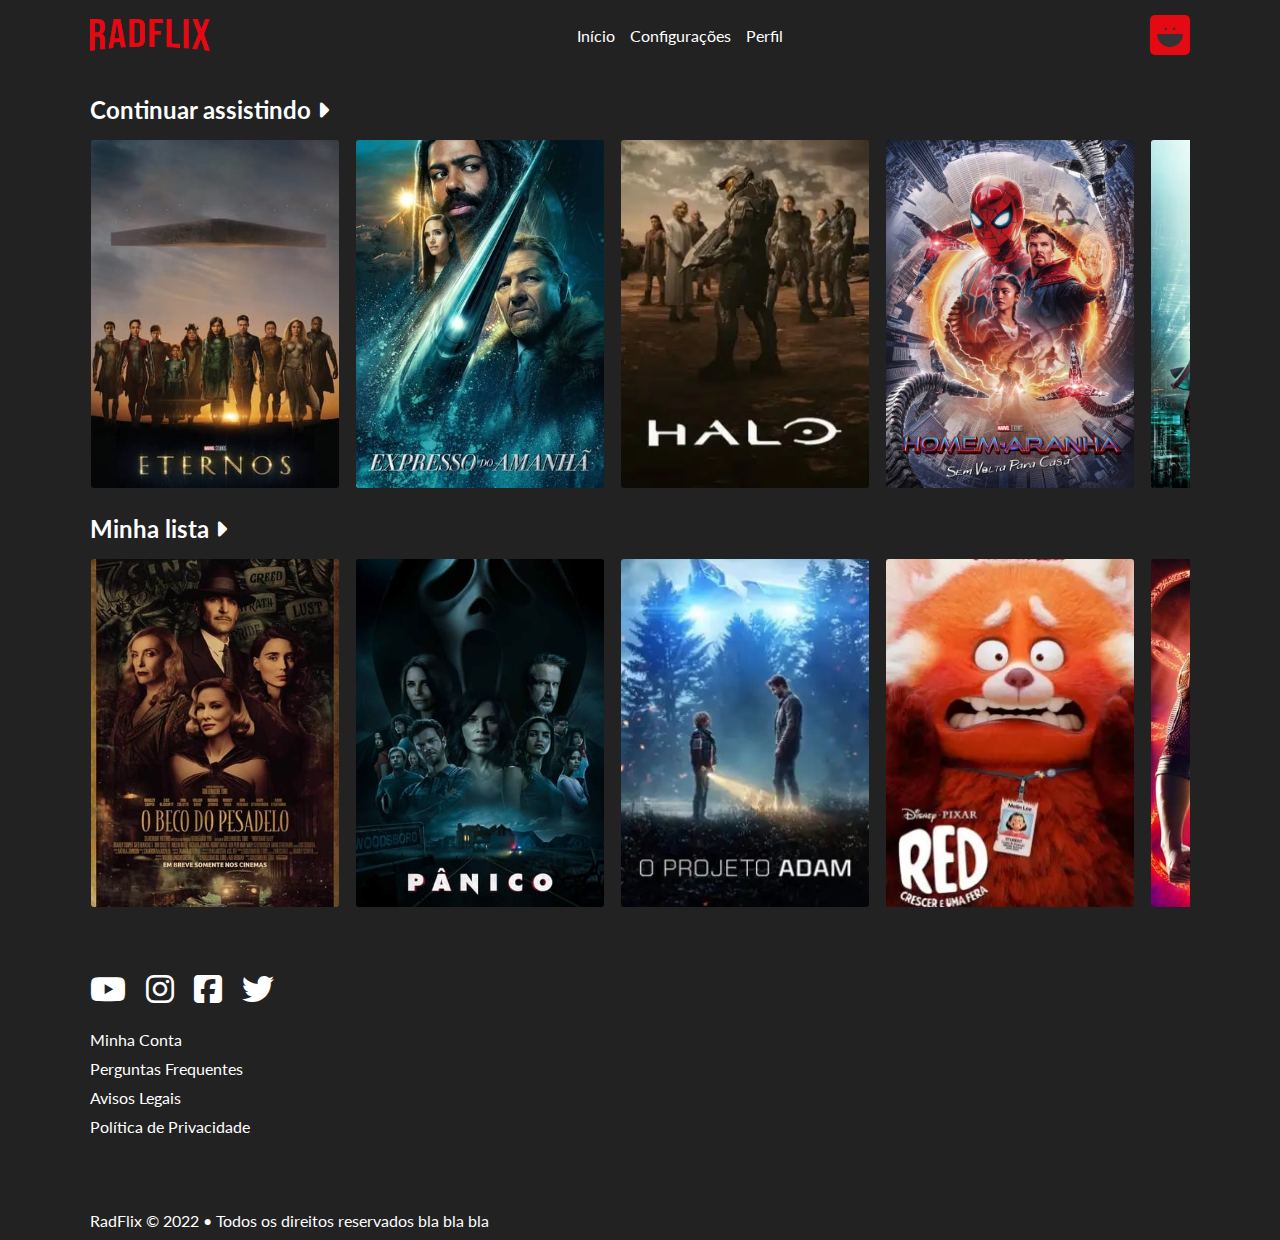
==== index.html @ 4b236132 "Primeiro Commit" ====
<!DOCTYPE html>
<html lang="pt-br">
<head>
    <meta charset="UTF-8">
    <meta http-equiv="X-UA-Compatible" content="IE=edge">
    <meta name="viewport" content="width=device-width, initial-scale=1.0">
    <link rel="shortcut icon" href="./assets/favicon-32x32.png" type="image/x-icon">
    <title>RadFlix</title>

    <link rel="stylesheet" href="https://cdnjs.cloudflare.com/ajax/libs/font-awesome/6.1.1/css/all.min.css">
    <link rel="stylesheet" href="style.css">
    <script src="script.js"></script>
</head>
<body>
    
    <header>
        <div class="container">
            <nav>
                <img class="nav-logo" src="./assets/radflix_logo.png" alt="logo">
                <ul>
                    <li><a href="">Início</a></li>
                    <li><a href="">Configurações</a></li>
                    <li><a href="">Perfil</a></li>
                </ul>
                <img class="nav-perfil" src="./assets/avatar_001.jpg" alt="perfil">
            </nav>
        </div>
    </header>

    <section>
        <div class="container">
            <h2>Continuar assistindo <i class="fa-solid fa-caret-right"></i></h2>
            <div class="cards">

                <div class="card">
                    <img class="card--img" src="./covers/eternos.jpg" alt="">
                    <div class="card--info">
                        <h3>Eternos</h3>
                        <p>1h30 &bullet; 16 &bullet; 2020</p>
                    </div>
                </div>
                <div class="card">
                    <img class="card--img" src="./covers/expresso-do-amanha.jpg" alt="">
                    <div class="card--info">
                        <h3>Expresso do Amanhã</h3>
                        <p>1h30 &bullet; 16 &bullet; 2020</p>
                    </div>
                </div>
                <div class="card">
                    <img class="card--img" src="./covers/halo.jpg" alt="">
                    <div class="card--info">
                        <h3>Halo</h3>
                        <p>1h30 &bullet; 16 &bullet; 2020</p>
                    </div>
                </div>
                <div class="card">
                    <img class="card--img" src="./covers/homem-aranha-sem-volta-para-casa.jpg" alt="">
                    <div class="card--info">
                        <h3>Homem Aranha: Sem Volta para Casa</h3>
                        <p>1h30 &bullet; 16 &bullet; 2020</p>
                    </div>
                </div>
                <div class="card">
                    <img class="card--img" src="./covers/matrix-ressurrections.jpg" alt="">
                    <div class="card--info">
                        <h3>Matrix Ressurrections</h3>
                        <p>1h30 &bullet; 16 &bullet; 2020</p>
                    </div>
                </div>
                <div class="card">
                    <img class="card--img" src="./covers/morte-no-nilo.jpg" alt="">
                    <div class="card--info">
                        <h3>Morte no Nilo</h3>
                        <p>1h30 &bullet; 16 &bullet; 2020</p>
                    </div>
                </div>


            </div>
        </div>
    </section>

    <section>
        <div class="container">
            <h2>Minha lista <i class="fa-solid fa-caret-right"></i></h2>
            <div class="cards">

                <div class="card">
                    <img class="card--img" src="./covers/o-beco-do-pesadelo.jpg" alt="">
                    <div class="card--info">
                        <h3>O Beco do Pesadelo</h3>
                        <p>1h30 &bullet; 16 &bullet; 2020</p>
                    </div>
                </div>
                <div class="card">
                    <img class="card--img" src="./covers/panico.jpg" alt="">
                    <div class="card--info">
                        <h3>Pânico</h3>
                        <p>1h30 &bullet; 16 &bullet; 2020</p>
                    </div>
                </div>
                <div class="card">
                    <img class="card--img" src="./covers/projeto-adam.jpg" alt="">
                    <div class="card--info">
                        <h3>Projeto Adam</h3>
                        <p>1h30 &bullet; 16 &bullet; 2020</p>
                    </div>
                </div>
                <div class="card">
                    <img class="card--img" src="./covers/red-crescer-e-uma-fera.jpg" alt="">
                    <div class="card--info">
                        <h3>Red: Crescer é uma Fera</h3>
                        <p>1h30 &bullet; 16 &bullet; 2020</p>
                    </div>
                </div>
                <div class="card">
                    <img class="card--img" src="./covers/shag-chi-a-lenda-dos-dez-aneis.jpg" alt="">
                    <div class="card--info">
                        <h3>Shang Chi: A Lenda dos Dez Anéis</h3>
                        <p>1h30 &bullet; 16 &bullet; 2020</p>
                    </div>
                </div>
                <div class="card">
                    <img class="card--img" src="./covers/sing-2.jpg" alt="">
                    <div class="card--info">
                        <h3>Sing 2</h3>
                        <p>1h30 &bullet; 16 &bullet; 2020</p>
                    </div>
                </div>
                <div class="card">
                    <img class="card--img" src="./covers/soul.jpg" alt="">
                    <div class="card--info">
                        <h3>Soul</h3>
                        <p>1h30  <span>16</span>  2020</p>
                    </div>
                </div>

            </div>
        </div>
    </section>

    <section>
        <div class="container">
            <ul class="footer-social">
                <li><a href="#"><i class="fa-brands fa-2x fa-youtube"></i></a></li>
                <li><a href="#"><i class="fa-brands fa-2x fa-instagram"></i></a></li>
                <li><a href="#"><i class="fa-brands fa-2x fa-facebook-square"></i></a></li>
                <li><a href="#"><i class="fa-brands fa-2x fa-twitter"></i></a></li>
            </ul>
            <ul class="footer-list">
                <li><a href="">Minha Conta</a></li>
                <li><a href="">Perguntas Frequentes</a></li>
                <li><a href="">Avisos Legais</a></li>
                <li><a href="">Política de Privacidade</a></li>
            </ul>
        </div>
    </section>

    <footer>
        <div class="container">
            RadFlix &copy; 2022 &bullet; Todos os direitos reservados bla bla bla
        </div>    
    </footer>

</body>
</html>
---- style.css ----
@import url('https://fonts.googleapis.com/css2?family=Lato:wght@400;700&family=Roboto+Serif&display=swap');

*{
    padding: 0;
    margin: 0;
    box-sizing: border-box;
}

body{
    font-family: "Lato", sans-serif;
    font-weight: 400;
    background-color: rgb(34, 34, 34);
    color: white;
}

img{
    max-width: 100%;
}

a{
    text-decoration: none;
    color: inherit;
    transition: all .3s;
}

ul{
    list-style: none;
}

.container{
    width: 100%;
    max-width: 1100px;
    margin: 0 auto;
}

header{
    padding: 15px 0;
    margin-bottom: 25px;
}

section{
    margin-bottom: 25px;
}

section:last-of-type{
    padding: 40px 0;
}

section h2{
    margin-bottom: 15px;
}

nav{
    display: flex;
    align-items: center;
    justify-content: space-between;
}

.nav-logo{
    width: 120px;
}

.nav-perfil{
    border-radius: 5px;
    width: 40px;
}

nav ul{
    display: flex;
    align-items: center;
    gap: 15px;
}

.cards{
    display: flex;
    align-items: center;
    gap: 15px;
    flex-wrap: nowrap;
    overflow-x: scroll;
    scroll-snap-type: x mandatory;
}

.cards::-webkit-scrollbar{
    height: 0;
}

.card{
    height: 350px;
    width: 250px;
    flex-shrink: 0;
    position: relative;
    border: 1px solid transparent;
    border-radius: 4px;
    overflow: hidden;
    transition: all .3s;
    scroll-snap-align: start;
    cursor: pointer;
}

.card:hover{
    border-color: #fff;
}

.card:hover .card--info{
    transform: translateY(0);
}

.card--img{
    position: absolute;
    width: 100%;
    height: 100%;
    object-fit: cover;
    left: 0;
    top: 0;
    right: 0;
    bottom: 0;
}

.card--info{
    position: absolute;
    padding: 45px 10px 10px;
    width: 100%;
    bottom: 0;
    left: 0;
    right: 0;
    background: linear-gradient(0deg, rgba(0,0,0,.9) 60%, rgba(0,0,0,0));
    transform: translateY(100%);
    transition: transform .3s ease-out;
}

.card--info p{
    margin-top: 10px;
    font-size: 13px;
}

.card--info p span{
    display: inline-block;
    background-color: coral;
    padding: 3px;
    border-radius: 2px;
    margin: 0 8px;
}

footer{
    padding: 10px 0;
}

.footer-list{
    display: flex;
    flex-direction: column;
    gap: 10px;
}

.footer-list a:hover{
    color: crimson;
}

.footer-social{
    display: flex;
    flex-direction: row;
    align-items: center;
    gap: 20px;
    margin-bottom: 25px;
}

.footer-social a:hover{
    color: crimson;
}
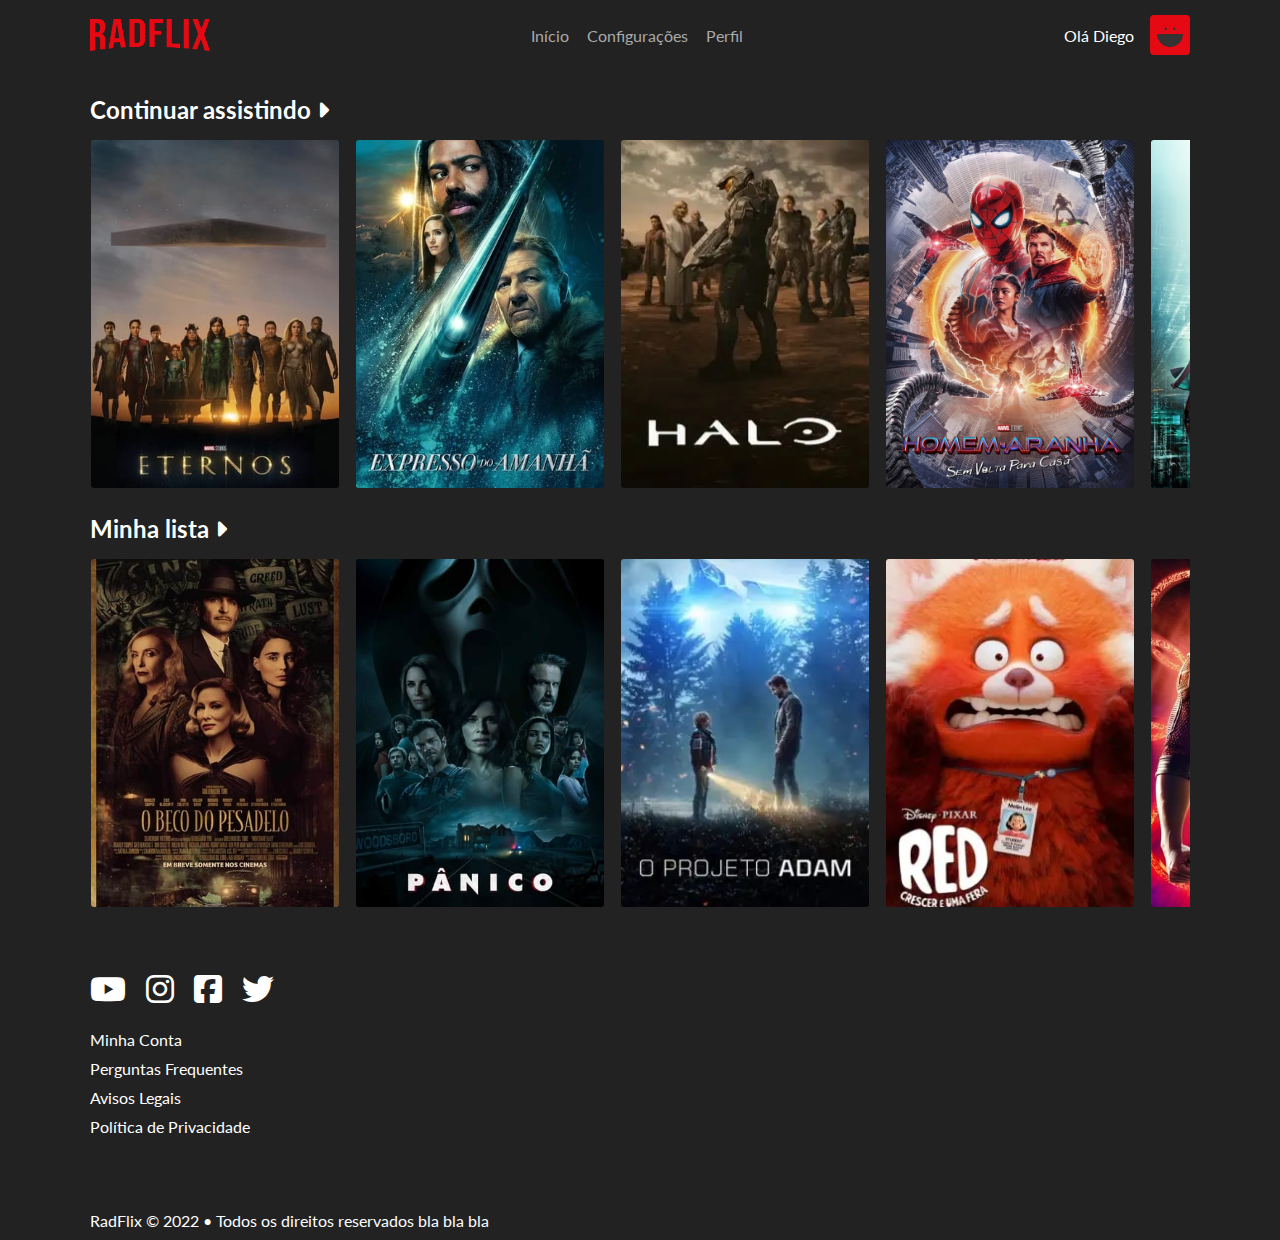
==== commit 563dbb2b: "Merge pull request #1 from ericoutinho/new-feature" ====
--- a/index.html
+++ b/index.html
@@ -9,7 +9,7 @@
 
     <link rel="stylesheet" href="https://cdnjs.cloudflare.com/ajax/libs/font-awesome/6.1.1/css/all.min.css">
     <link rel="stylesheet" href="style.css">
-    <script src="script.js"></script>
+    <script src="script.js" defer></script>
 </head>
 <body>
     
@@ -22,7 +22,10 @@
                     <li><a href="">Configurações</a></li>
                     <li><a href="">Perfil</a></li>
                 </ul>
-                <img class="nav-perfil" src="./assets/avatar_001.jpg" alt="perfil">
+                <div class="nav-perfil">
+                    Olá Diego
+                    <img src="./assets/avatar_001.jpg" alt="perfil">
+                </div>
             </nav>
         </div>
     </header>
@@ -32,45 +35,61 @@
             <h2>Continuar assistindo <i class="fa-solid fa-caret-right"></i></h2>
             <div class="cards">
 
-                <div class="card">
-                    <img class="card--img" src="./covers/eternos.jpg" alt="">
+                <div class="card" data-id="001" data-title="Eternos" data-excerpt="Eternos são seres super dotados com características como imortalidade e manipulação de energia cósmica, e eles são frutos de experiências fracassadas de seu próprio criador, o Celestial Arishem, desde a criação da Terra há milhões de anos. Destinados a salvar o mundo e a raça humana dos Deviantes, seres também criados pelo Celestial, os Eternos então derrotam tais seres e seguem caminhos diferentes, esperando que seu criador volte com boas novas. Mas após séculos e milênios aguardando ele, o grupo de heróis imortais agora precisa se preparar para uma nova ameaça, e precisam lutar contra os Deviantes novamente para garantir a segurança da humanidade. Muitos conflitos internos podem surgir, entre o amor que sentem pela Terra e a necessidade de protegê-la acima de tudo, e a fé naquilo que está acima deles. Cada um deverá lutar pelo o que acredita, e defender o que for mais importante. Eternos se passa pouco tempo após os acontecimentos de Vingadores: Ultimato (2019), dentro do universo MCU, inspirado nos quadrinhos, em adaptação da Marvel Studios." data-year="2021" data-age="16" data-duration="1h45min" data-rate="95%">
+                    <img class="card--img" src="./covers/eternos.jpg">
                     <div class="card--info">
                         <h3>Eternos</h3>
                         <p>1h30 &bullet; 16 &bullet; 2020</p>
                     </div>
                 </div>
-                <div class="card">
-                    <img class="card--img" src="./covers/expresso-do-amanha.jpg" alt="">
+
+                <div class="card" data-id="002" data-title="Expresso do Amanhã" data-excerpt="Em Expresso do Amanhã, um grupo de pesquisadores cria um experimento capaz de pôr fim à ameaça do aquecimento global, mas seus planos não saem como o planejado e eles acabam eliminando quase toda a vida da Terra, que, por sua vez, transforma-se em um deserto de gelo. Agora, em 2026, acompanhamos os únicos sobreviventes que vagam pelo planeta a bordo de um trem chamado Snowpiercer. O transporte foi elaborado pelo excêntrico bilionário Wilford, e provê energia suficiente para aquecer os passageiros conforme se locomove. No entanto, nem todos estão conformados com a situação, visto que a bordo existe uma hierarquia que separa os passageiros por classe social. Essa separação é muito desigual, fazendo com que quem esteja nas camadas mais baixas acabe tendo dificuldades e menos conforto durante a jornada. A divisão entre os remanescentes se torna o estopim para que uma revolução comece a ser arquitetada, em busca de combater a injustiça e sobreviver no inferno gelado." data-year="2020" data-age="16" data-duration="45min" data-rate="86%">
+                    <img class="card--img" src="./covers/expresso-do-amanha.jpg">
                     <div class="card--info">
                         <h3>Expresso do Amanhã</h3>
                         <p>1h30 &bullet; 16 &bullet; 2020</p>
                     </div>
                 </div>
-                <div class="card">
-                    <img class="card--img" src="./covers/halo.jpg" alt="">
+
+                <div class="card" data-id="003" data-title="Halo" data-excerpt="Em Halo, uma épica batalha acontece no durante o século XXVI entre a raça humana e uma espécie alienígena conhecida como Covenant. Após anos de domínio, quando colônias começam a se rebelar, a liderança da raça Covenant declara que humanos são hereges perante seus deuses e inicia uma onda genocida contra a raça humana. Após a redescoberta dos anéis de Halo, o líder Master Chief (Pablo Schreiber) ao lado de sua equipe e a inteligência artificial Cortana, irão tentar destruir o que para os Covenant é um instrumento poderoso. Em contrapartida, a espécie Covenant também passa por conflitos internos próprios quando um de seus comandantes é exilado e se alia junto com outros divergentes ao lado dos humanos. A trama explora a complexidade dessa nova sociedade em conflito e o passado de seus personagens, além de trazer incríveis cenas de ação. " data-year="2022" data-age="14" data-duration="45min" data-rate="78%">
+                    <img class="card--img" src="./covers/halo.jpg">
                     <div class="card--info">
                         <h3>Halo</h3>
                         <p>1h30 &bullet; 16 &bullet; 2020</p>
                     </div>
                 </div>
                 <div class="card">
-                    <img class="card--img" src="./covers/homem-aranha-sem-volta-para-casa.jpg" alt="">
+                    <img class="card--img" src="./covers/homem-aranha-sem-volta-para-casa.jpg">
                     <div class="card--info">
                         <h3>Homem Aranha: Sem Volta para Casa</h3>
                         <p>1h30 &bullet; 16 &bullet; 2020</p>
                     </div>
                 </div>
                 <div class="card">
-                    <img class="card--img" src="./covers/matrix-ressurrections.jpg" alt="">
+                    <img class="card--img" src="./covers/matrix-ressurrections.jpg">
                     <div class="card--info">
                         <h3>Matrix Ressurrections</h3>
                         <p>1h30 &bullet; 16 &bullet; 2020</p>
                     </div>
                 </div>
                 <div class="card">
-                    <img class="card--img" src="./covers/morte-no-nilo.jpg" alt="">
+                    <img class="card--img" src="./covers/morte-no-nilo.jpg">
                     <div class="card--info">
                         <h3>Morte no Nilo</h3>
+                        <p>1h30 &bullet; 16 &bullet; 2020</p>
+                    </div>
+                </div>
+                <div class="card">
+                    <img class="card--img" src="./covers/o-beco-do-pesadelo.jpg">
+                    <div class="card--info">
+                        <h3>O Beco do Pesadelo</h3>
+                        <p>1h30 &bullet; 16 &bullet; 2020</p>
+                    </div>
+                </div>
+                <div class="card">
+                    <img class="card--img" src="./covers/panico.jpg">
+                    <div class="card--info">
+                        <h3>Pânico</h3>
                         <p>1h30 &bullet; 16 &bullet; 2020</p>
                     </div>
                 </div>
@@ -86,49 +105,49 @@
             <div class="cards">
 
                 <div class="card">
-                    <img class="card--img" src="./covers/o-beco-do-pesadelo.jpg" alt="">
+                    <img class="card--img" src="./covers/o-beco-do-pesadelo.jpg">
                     <div class="card--info">
                         <h3>O Beco do Pesadelo</h3>
                         <p>1h30 &bullet; 16 &bullet; 2020</p>
                     </div>
                 </div>
                 <div class="card">
-                    <img class="card--img" src="./covers/panico.jpg" alt="">
+                    <img class="card--img" src="./covers/panico.jpg">
                     <div class="card--info">
                         <h3>Pânico</h3>
                         <p>1h30 &bullet; 16 &bullet; 2020</p>
                     </div>
                 </div>
                 <div class="card">
-                    <img class="card--img" src="./covers/projeto-adam.jpg" alt="">
+                    <img class="card--img" src="./covers/projeto-adam.jpg">
                     <div class="card--info">
                         <h3>Projeto Adam</h3>
                         <p>1h30 &bullet; 16 &bullet; 2020</p>
                     </div>
                 </div>
                 <div class="card">
-                    <img class="card--img" src="./covers/red-crescer-e-uma-fera.jpg" alt="">
+                    <img class="card--img" src="./covers/red-crescer-e-uma-fera.jpg">
                     <div class="card--info">
                         <h3>Red: Crescer é uma Fera</h3>
                         <p>1h30 &bullet; 16 &bullet; 2020</p>
                     </div>
                 </div>
                 <div class="card">
-                    <img class="card--img" src="./covers/shag-chi-a-lenda-dos-dez-aneis.jpg" alt="">
+                    <img class="card--img" src="./covers/shag-chi-a-lenda-dos-dez-aneis.jpg">
                     <div class="card--info">
                         <h3>Shang Chi: A Lenda dos Dez Anéis</h3>
                         <p>1h30 &bullet; 16 &bullet; 2020</p>
                     </div>
                 </div>
                 <div class="card">
-                    <img class="card--img" src="./covers/sing-2.jpg" alt="">
+                    <img class="card--img" src="./covers/sing-2.jpg">
                     <div class="card--info">
                         <h3>Sing 2</h3>
                         <p>1h30 &bullet; 16 &bullet; 2020</p>
                     </div>
                 </div>
                 <div class="card">
-                    <img class="card--img" src="./covers/soul.jpg" alt="">
+                    <img class="card--img" src="./covers/soul.jpg">
                     <div class="card--info">
                         <h3>Soul</h3>
                         <p>1h30  <span>16</span>  2020</p>
@@ -162,5 +181,18 @@
         </div>    
     </footer>
 
+    <!-- MODAL -->
+    <div class="backdrop">
+        <div class="modal">
+            <button class="modal--close" onclick="closeModal(event)"><i class="fa-solid fa-2x fa-circle-xmark"></i></button>
+            <img src="./covers/001_wide_cover.jpg" class="modal--cover">
+            <div class="modal--body">
+                <h3 class="modal--title">Título do filme</h3>
+                <p class="modal--info"><strong>95% aprovaram</strong> <i class="fa-solid fa-clock"></i> 1h30m <span>16</span> 2022</p>
+                <p class="modal--excerpt">Lorem ipsum dolor sit amet consectetur adipisicing elit. Dicta, velit atque tempore, optio possimus expedita laudantium perferendis ducimus, aperiam fuga voluptatibus quam itaque recusandae voluptate excepturi omnis facilis harum dignissimos!</p>
+            </div>
+        </div>
+    </div>
+
 </body>
 </html>--- a/style.css
+++ b/style.css
@@ -61,14 +61,31 @@
 }
 
 .nav-perfil{
-    border-radius: 5px;
+    display: flex;
+    align-items: center;
+    gap: 1rem;
+}
+
+.nav-perfil img {
+    border-radius: 4px;
     width: 40px;
 }
 
 nav ul{
     display: flex;
     align-items: center;
-    gap: 15px;
+    gap: 18px;
+}
+
+nav ul li a {
+    padding: .5rem 0;
+    border-bottom: 5px solid transparent;
+    color: #aaa;
+}
+
+nav ul li a:hover {
+    color: #fff;
+    border-bottom-color: crimson;
 }
 
 .cards{
@@ -77,7 +94,23 @@
     gap: 15px;
     flex-wrap: nowrap;
     overflow-x: scroll;
-    scroll-snap-type: x mandatory;
+    /* scroll-snap-type: x mandatory; */
+    /* scroll-behavior: smooth; */
+    /* user-select: none; */
+
+    cursor: grab;
+    user-select: initial;
+    transition: all .2s;
+}
+
+.cards.active {
+    transform: scale(1.05);
+    cursor: grabbing;
+    user-select: none;
+}
+
+.cards.active .card {
+    pointer-events: none;
 }
 
 .cards::-webkit-scrollbar{
@@ -94,7 +127,8 @@
     overflow: hidden;
     transition: all .3s;
     scroll-snap-align: start;
-    cursor: pointer;
+    /* cursor: pointer; */
+    /* user-select: none; */
 }
 
 .card:hover{
@@ -114,6 +148,7 @@
     top: 0;
     right: 0;
     bottom: 0;
+    pointer-events: none;
 }
 
 .card--info{
@@ -165,4 +200,107 @@
 
 .footer-social a:hover{
     color: crimson;
+}
+
+
+
+
+/* MODAL */
+.backdrop {
+    backdrop-filter: blur(10px);
+    background: rgba(0,0,0,.8);
+    position: fixed;
+    left: 0; top: 0;
+    height: 100vh;
+    width: 100%;
+
+    display: none;
+    justify-content: center;
+    align-items: center;
+}
+
+.modal {
+    position: relative;
+    border-radius: 5px;
+    width: 100%;
+    height: 80vh;
+    max-width: 900px;
+    overflow: hidden;
+    outline: 5px solid rgba(255,255,255,.1);
+    animation: modal-open .75s;
+}
+
+@keyframes modal-open {
+    0% {
+        transform: translateY(150px);
+        visibility: hidden;
+        opacity: 0;
+    }
+    100% {
+        transform: translateY(0);
+        visibility: visible;
+        opacity: 1;
+    }
+}
+
+.modal--close {
+    position: absolute;
+    right: 1rem;
+    top: 1rem;
+    z-index: 99;
+    border: 0;
+    background: transparent;
+    cursor: pointer;
+    transform: scale(1);
+    transition: all .3s;
+    color: #fff;
+}
+
+.modal--close:hover {
+    color: crimson;
+    transform: scale(1.25);
+}
+
+.modal--cover {
+    width: 100%;
+    height: 100%;
+    position: absolute;
+    top: 0;
+    object-fit: cover;
+}
+
+.modal--body {
+    position: absolute;
+    bottom: 0;
+    width: 100%;
+    background: linear-gradient(to top, rgba(0,0,0,.95) 75%, rgba(0,0,0,.8) 85%, transparent);
+    padding: 3rem 1rem 1rem;
+}
+
+.modal--title {
+    margin-bottom: .5rem;
+}
+
+.modal--info {
+    font-size: .9rem;
+    margin-bottom: .75rem;
+}
+
+.modal--info strong {
+    margin-right: 10px;
+    color: chartreuse;
+}
+
+.modal--info span {
+    display: inline-block;
+    background-color: darkorange;
+    border-radius: 2px;
+    padding: 3px 5px;
+    margin: 0 10px;
+    color: #121212;
+    font-weight: 700;
+}
+
+.modal--excerpt {
+
 }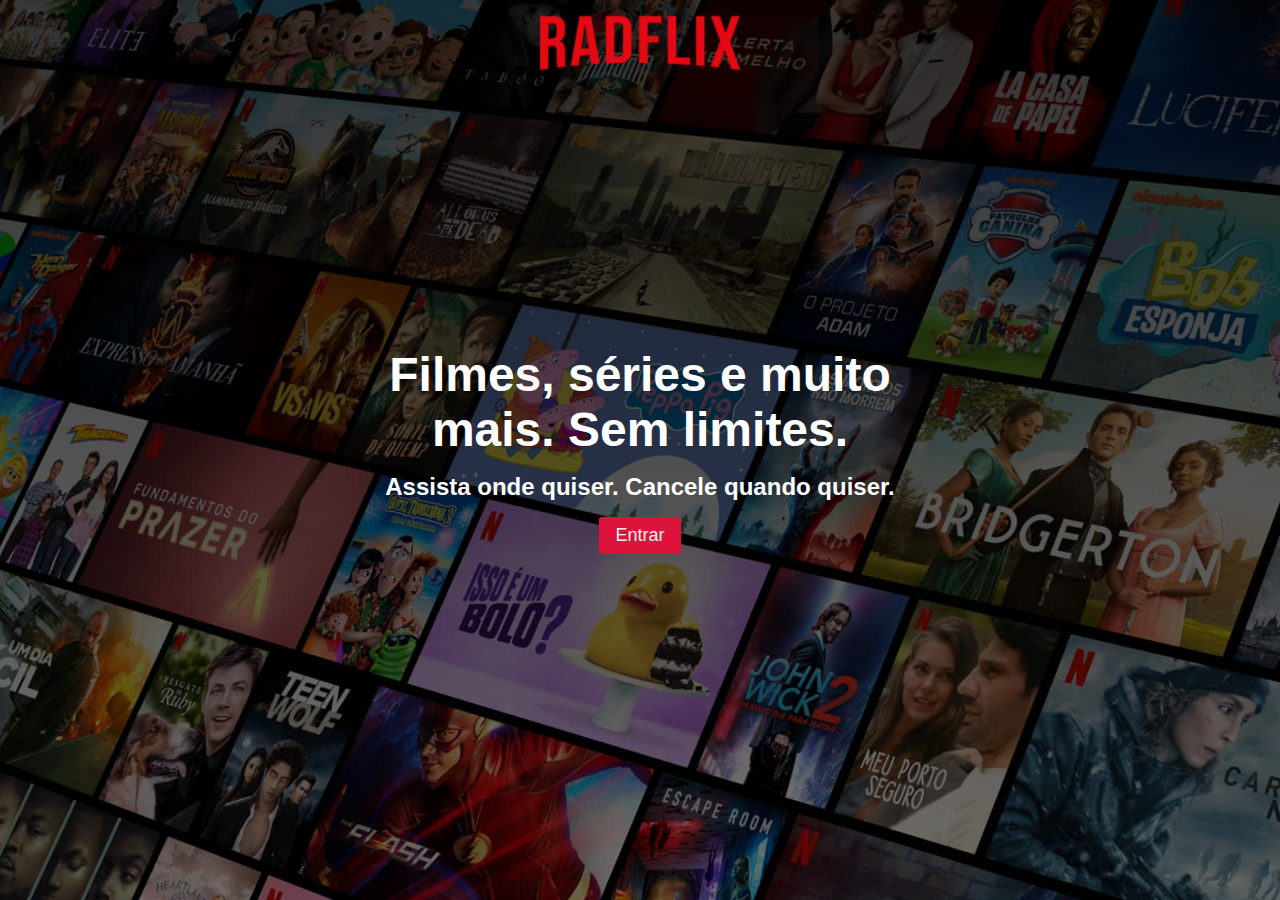
==== commit dec6c055: "Login e Capa" ====
--- a/index.html
+++ b/index.html
@@ -6,192 +6,21 @@
     <meta name="viewport" content="width=device-width, initial-scale=1.0">
     <link rel="shortcut icon" href="./assets/favicon-32x32.png" type="image/x-icon">
     <title>RadFlix</title>
-
+    
     <link rel="stylesheet" href="https://cdnjs.cloudflare.com/ajax/libs/font-awesome/6.1.1/css/all.min.css">
-    <link rel="stylesheet" href="style.css">
-    <script src="script.js" defer></script>
+    <link rel="stylesheet" href="./css/index.css">
+    <script src="./js/index.js" defer></script>
 </head>
 <body>
     
     <header>
-        <div class="container">
-            <nav>
-                <img class="nav-logo" src="./assets/radflix_logo.png" alt="logo">
-                <ul>
-                    <li><a href="">Início</a></li>
-                    <li><a href="">Configurações</a></li>
-                    <li><a href="">Perfil</a></li>
-                </ul>
-                <div class="nav-perfil">
-                    Olá Diego
-                    <img src="./assets/avatar_001.jpg" alt="perfil">
-                </div>
-            </nav>
-        </div>
+        <img src="./assets/radflix_logo.png" alt="logo">
     </header>
 
-    <section>
-        <div class="container">
-            <h2>Continuar assistindo <i class="fa-solid fa-caret-right"></i></h2>
-            <div class="cards">
-
-                <div class="card" data-id="001" data-title="Eternos" data-excerpt="Eternos são seres super dotados com características como imortalidade e manipulação de energia cósmica, e eles são frutos de experiências fracassadas de seu próprio criador, o Celestial Arishem, desde a criação da Terra há milhões de anos. Destinados a salvar o mundo e a raça humana dos Deviantes, seres também criados pelo Celestial, os Eternos então derrotam tais seres e seguem caminhos diferentes, esperando que seu criador volte com boas novas. Mas após séculos e milênios aguardando ele, o grupo de heróis imortais agora precisa se preparar para uma nova ameaça, e precisam lutar contra os Deviantes novamente para garantir a segurança da humanidade. Muitos conflitos internos podem surgir, entre o amor que sentem pela Terra e a necessidade de protegê-la acima de tudo, e a fé naquilo que está acima deles. Cada um deverá lutar pelo o que acredita, e defender o que for mais importante. Eternos se passa pouco tempo após os acontecimentos de Vingadores: Ultimato (2019), dentro do universo MCU, inspirado nos quadrinhos, em adaptação da Marvel Studios." data-year="2021" data-age="16" data-duration="1h45min" data-rate="95%">
-                    <img class="card--img" src="./covers/eternos.jpg">
-                    <div class="card--info">
-                        <h3>Eternos</h3>
-                        <p>1h30 &bullet; 16 &bullet; 2020</p>
-                    </div>
-                </div>
-
-                <div class="card" data-id="002" data-title="Expresso do Amanhã" data-excerpt="Em Expresso do Amanhã, um grupo de pesquisadores cria um experimento capaz de pôr fim à ameaça do aquecimento global, mas seus planos não saem como o planejado e eles acabam eliminando quase toda a vida da Terra, que, por sua vez, transforma-se em um deserto de gelo. Agora, em 2026, acompanhamos os únicos sobreviventes que vagam pelo planeta a bordo de um trem chamado Snowpiercer. O transporte foi elaborado pelo excêntrico bilionário Wilford, e provê energia suficiente para aquecer os passageiros conforme se locomove. No entanto, nem todos estão conformados com a situação, visto que a bordo existe uma hierarquia que separa os passageiros por classe social. Essa separação é muito desigual, fazendo com que quem esteja nas camadas mais baixas acabe tendo dificuldades e menos conforto durante a jornada. A divisão entre os remanescentes se torna o estopim para que uma revolução comece a ser arquitetada, em busca de combater a injustiça e sobreviver no inferno gelado." data-year="2020" data-age="16" data-duration="45min" data-rate="86%">
-                    <img class="card--img" src="./covers/expresso-do-amanha.jpg">
-                    <div class="card--info">
-                        <h3>Expresso do Amanhã</h3>
-                        <p>1h30 &bullet; 16 &bullet; 2020</p>
-                    </div>
-                </div>
-
-                <div class="card" data-id="003" data-title="Halo" data-excerpt="Em Halo, uma épica batalha acontece no durante o século XXVI entre a raça humana e uma espécie alienígena conhecida como Covenant. Após anos de domínio, quando colônias começam a se rebelar, a liderança da raça Covenant declara que humanos são hereges perante seus deuses e inicia uma onda genocida contra a raça humana. Após a redescoberta dos anéis de Halo, o líder Master Chief (Pablo Schreiber) ao lado de sua equipe e a inteligência artificial Cortana, irão tentar destruir o que para os Covenant é um instrumento poderoso. Em contrapartida, a espécie Covenant também passa por conflitos internos próprios quando um de seus comandantes é exilado e se alia junto com outros divergentes ao lado dos humanos. A trama explora a complexidade dessa nova sociedade em conflito e o passado de seus personagens, além de trazer incríveis cenas de ação. " data-year="2022" data-age="14" data-duration="45min" data-rate="78%">
-                    <img class="card--img" src="./covers/halo.jpg">
-                    <div class="card--info">
-                        <h3>Halo</h3>
-                        <p>1h30 &bullet; 16 &bullet; 2020</p>
-                    </div>
-                </div>
-                <div class="card">
-                    <img class="card--img" src="./covers/homem-aranha-sem-volta-para-casa.jpg">
-                    <div class="card--info">
-                        <h3>Homem Aranha: Sem Volta para Casa</h3>
-                        <p>1h30 &bullet; 16 &bullet; 2020</p>
-                    </div>
-                </div>
-                <div class="card">
-                    <img class="card--img" src="./covers/matrix-ressurrections.jpg">
-                    <div class="card--info">
-                        <h3>Matrix Ressurrections</h3>
-                        <p>1h30 &bullet; 16 &bullet; 2020</p>
-                    </div>
-                </div>
-                <div class="card">
-                    <img class="card--img" src="./covers/morte-no-nilo.jpg">
-                    <div class="card--info">
-                        <h3>Morte no Nilo</h3>
-                        <p>1h30 &bullet; 16 &bullet; 2020</p>
-                    </div>
-                </div>
-                <div class="card">
-                    <img class="card--img" src="./covers/o-beco-do-pesadelo.jpg">
-                    <div class="card--info">
-                        <h3>O Beco do Pesadelo</h3>
-                        <p>1h30 &bullet; 16 &bullet; 2020</p>
-                    </div>
-                </div>
-                <div class="card">
-                    <img class="card--img" src="./covers/panico.jpg">
-                    <div class="card--info">
-                        <h3>Pânico</h3>
-                        <p>1h30 &bullet; 16 &bullet; 2020</p>
-                    </div>
-                </div>
-
-
-            </div>
-        </div>
-    </section>
-
-    <section>
-        <div class="container">
-            <h2>Minha lista <i class="fa-solid fa-caret-right"></i></h2>
-            <div class="cards">
-
-                <div class="card">
-                    <img class="card--img" src="./covers/o-beco-do-pesadelo.jpg">
-                    <div class="card--info">
-                        <h3>O Beco do Pesadelo</h3>
-                        <p>1h30 &bullet; 16 &bullet; 2020</p>
-                    </div>
-                </div>
-                <div class="card">
-                    <img class="card--img" src="./covers/panico.jpg">
-                    <div class="card--info">
-                        <h3>Pânico</h3>
-                        <p>1h30 &bullet; 16 &bullet; 2020</p>
-                    </div>
-                </div>
-                <div class="card">
-                    <img class="card--img" src="./covers/projeto-adam.jpg">
-                    <div class="card--info">
-                        <h3>Projeto Adam</h3>
-                        <p>1h30 &bullet; 16 &bullet; 2020</p>
-                    </div>
-                </div>
-                <div class="card">
-                    <img class="card--img" src="./covers/red-crescer-e-uma-fera.jpg">
-                    <div class="card--info">
-                        <h3>Red: Crescer é uma Fera</h3>
-                        <p>1h30 &bullet; 16 &bullet; 2020</p>
-                    </div>
-                </div>
-                <div class="card">
-                    <img class="card--img" src="./covers/shag-chi-a-lenda-dos-dez-aneis.jpg">
-                    <div class="card--info">
-                        <h3>Shang Chi: A Lenda dos Dez Anéis</h3>
-                        <p>1h30 &bullet; 16 &bullet; 2020</p>
-                    </div>
-                </div>
-                <div class="card">
-                    <img class="card--img" src="./covers/sing-2.jpg">
-                    <div class="card--info">
-                        <h3>Sing 2</h3>
-                        <p>1h30 &bullet; 16 &bullet; 2020</p>
-                    </div>
-                </div>
-                <div class="card">
-                    <img class="card--img" src="./covers/soul.jpg">
-                    <div class="card--info">
-                        <h3>Soul</h3>
-                        <p>1h30  <span>16</span>  2020</p>
-                    </div>
-                </div>
-
-            </div>
-        </div>
-    </section>
-
-    <section>
-        <div class="container">
-            <ul class="footer-social">
-                <li><a href="#"><i class="fa-brands fa-2x fa-youtube"></i></a></li>
-                <li><a href="#"><i class="fa-brands fa-2x fa-instagram"></i></a></li>
-                <li><a href="#"><i class="fa-brands fa-2x fa-facebook-square"></i></a></li>
-                <li><a href="#"><i class="fa-brands fa-2x fa-twitter"></i></a></li>
-            </ul>
-            <ul class="footer-list">
-                <li><a href="">Minha Conta</a></li>
-                <li><a href="">Perguntas Frequentes</a></li>
-                <li><a href="">Avisos Legais</a></li>
-                <li><a href="">Política de Privacidade</a></li>
-            </ul>
-        </div>
-    </section>
-
-    <footer>
-        <div class="container">
-            RadFlix &copy; 2022 &bullet; Todos os direitos reservados bla bla bla
-        </div>    
-    </footer>
-
-    <!-- MODAL -->
-    <div class="backdrop">
-        <div class="modal">
-            <button class="modal--close" onclick="closeModal(event)"><i class="fa-solid fa-2x fa-circle-xmark"></i></button>
-            <img src="./covers/001_wide_cover.jpg" class="modal--cover">
-            <div class="modal--body">
-                <h3 class="modal--title">Título do filme</h3>
-                <p class="modal--info"><strong>95% aprovaram</strong> <i class="fa-solid fa-clock"></i> 1h30m <span>16</span> 2022</p>
-                <p class="modal--excerpt">Lorem ipsum dolor sit amet consectetur adipisicing elit. Dicta, velit atque tempore, optio possimus expedita laudantium perferendis ducimus, aperiam fuga voluptatibus quam itaque recusandae voluptate excepturi omnis facilis harum dignissimos!</p>
-            </div>
-        </div>
+    <div class="container">
+        <h1>Filmes, séries e muito <br> mais. Sem limites.</h1>
+        <h2>Assista onde quiser. Cancele quando quiser.</h2>
+        <a href="login.html">Entrar</a>
     </div>
 
 </body>
--- a/css/index.css
+++ b/css/index.css
@@ -0,0 +1,80 @@
+*{
+    padding: 0;
+    margin: 0;
+    box-sizing: border-box;
+}
+
+body{
+    height: 100vh;
+    font-family: "Lato", sans-serif;
+    font-weight: 400;
+    background: linear-gradient(to bottom, rgba(0, 0, 0, .7) 10%, rgba(0, 0, 0, .4)),
+                url("../assets/capa_bg.jpg")
+                rgb(34, 34, 34);
+    background-size: cover;
+    background-blend-mode: multiply, normal, normal;
+    color: white;
+}
+
+h1{
+    font-size: 3rem;
+    margin-bottom: 1rem;
+}
+
+h2{
+    font-size: 1.5rem;
+}
+
+img{
+    display: block;
+    max-width: 100%;
+    height: auto;
+}
+
+a{
+    text-decoration: none;
+    color: inherit;
+}
+
+ul{
+    list-style: none;
+}
+
+.container{
+    display: flex;
+    flex-direction: column;
+    align-items: center;
+    justify-content: center;
+    text-align: center;
+    height: 100vh;
+}
+
+.container a{
+    margin-top: 16px;
+    padding: 8px 16px;
+    background-color: crimson;
+    color: #efefef;
+    border-radius: 3px;
+    font-size: 18px;
+    outline: 3px solid transparent;
+    transition: all .3s;
+}
+
+.container a:hover{
+    color: white;
+    outline-color: rgba(255, 255, 255, .3);
+}
+
+header img{
+    width: 200px;
+}
+
+header{
+    position: fixed;
+    top: 0;
+    width: 100%;
+    padding: 1rem 0;
+    display: flex;
+    align-items: center;
+    justify-content: center;
+}